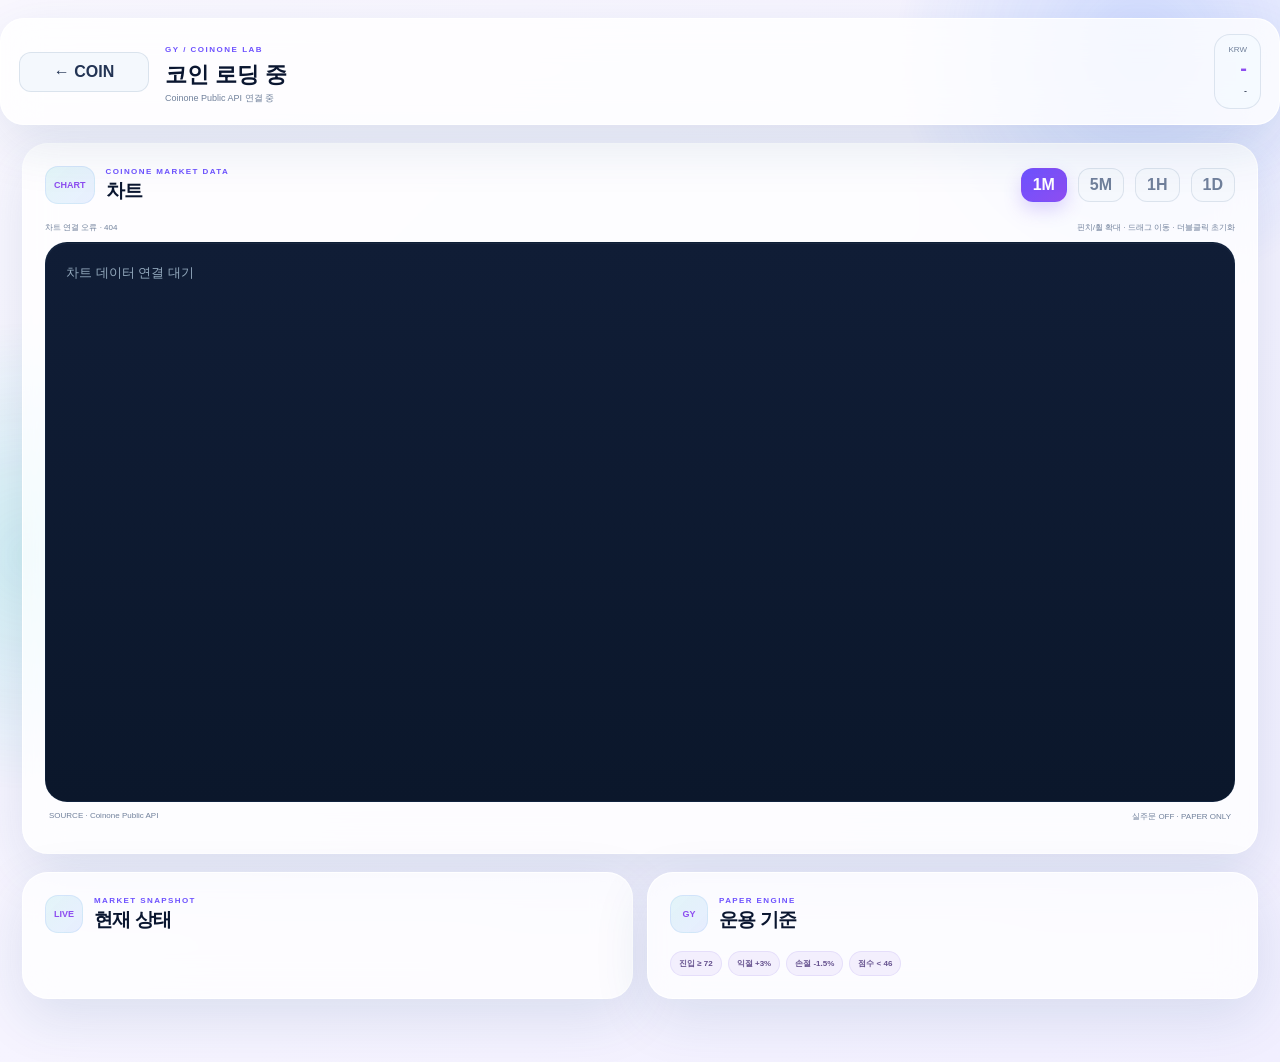
==== static/coin-detail.html @ f0f48fab "Add files via upload" ====
<!doctype html>
<html lang="ko">
<head>
  <meta charset="utf-8"><meta name="viewport" content="width=device-width,initial-scale=1,viewport-fit=cover">
  <meta name="theme-color" content="#f6f3ff"><title>GY Coin Chart</title>
  <link rel="stylesheet" href="/static/styles.css?v=30">
</head>
<body class="detail-body coin-detail-body" data-market="COIN">
  <div class="ambient ambient-a"></div><div class="ambient ambient-b"></div>
  <header class="detail-topbar">
    <button id="backBtn" class="ghost-btn">← COIN</button>
    <div class="detail-title"><small>GY / COINONE LAB</small><h1 id="coinName">코인 로딩 중</h1><p id="coinMeta">Coinone Public API 연결 중</p></div>
    <div class="detail-quote"><small>KRW</small><strong id="coinPrice">-</strong><span id="coinChange">-</span></div>
  </header>
  <main class="detail-page">
    <section class="section-shell index-chart-panel">
      <div class="section-head"><div><span class="section-index">CHART</span><div><small>COINONE MARKET DATA</small><h2>차트</h2></div></div>
        <div class="tf-group" id="coinTfGroup"><button class="tf active" data-tf="1m">1M</button><button class="tf" data-tf="5m">5M</button><button class="tf" data-tf="1h">1H</button><button class="tf" data-tf="1d">1D</button></div>
      </div>
      <div class="chart-toolbar"><span id="chartStatus">차트 데이터 로딩 중</span><span>핀치/휠 확대 · 드래그 이동 · 더블클릭 초기화</span></div>
      <div class="candle-wrap index-candle-wrap"><canvas id="coinCandleCanvas"></canvas><div id="coinTooltip" class="chart-tooltip hide"></div></div>
      <div class="chart-foot"><span id="coinSource">SOURCE · Coinone Public API</span><span id="coinNote">실주문 OFF · PAPER ONLY</span></div>
    </section>
    <section class="detail-grid">
      <div class="section-shell"><div class="section-head"><div><span class="section-index">LIVE</span><div><small>MARKET SNAPSHOT</small><h2>현재 상태</h2></div></div></div><div id="coinSnapshot" class="flow-grid"></div></div>
      <div class="section-shell"><div class="section-head"><div><span class="section-index">GY</span><div><small>PAPER ENGINE</small><h2>운용 기준</h2></div></div></div><div class="coin-rule-line detail-rules"><span>진입 ≥ 72</span><span>익절 +3%</span><span>손절 -1.5%</span><span>점수 &lt; 46</span></div></div>
    </section>
  </main>
  <script src="/static/coin-detail.js?v=30"></script>
</body>
</html>
---- static/styles.css ----
:root{
  --bg:#edf5ff;--bg2:#f8fbff;--ink:#0a1630;--ink2:#233454;--muted:#70809b;
  --panel:rgba(255,255,255,.76);--panel-strong:rgba(255,255,255,.92);--line:rgba(37,73,124,.12);
  --accent:#05a9bb;--accent2:#3975ff;--accent3:#59dfbd;--green:#00986c;--red:#e04864;--amber:#d98b16;
  --glow:rgba(37,144,214,.22);--shadow:0 18px 55px rgba(28,71,121,.12);--radius:26px;
}
*{box-sizing:border-box}html{scroll-behavior:smooth}html,body{margin:0;min-height:100%}body{
  color:var(--ink);font-family:Inter,-apple-system,BlinkMacSystemFont,"Segoe UI","Noto Sans KR",sans-serif;font-variant-numeric:tabular-nums;
  background:linear-gradient(135deg,#f6fbff 0%,#eaf4ff 42%,#f8fcff 100%);overflow-x:hidden;padding-bottom:30px;transition:.3s ease;
}
button,input{font:inherit}.ambient{position:fixed;border-radius:50%;filter:blur(2px);pointer-events:none;z-index:-1;opacity:.9}.ambient-a{width:520px;height:520px;top:-210px;right:-120px;background:radial-gradient(circle,rgba(48,119,255,.22),transparent 68%)}
.ambient-b{width:500px;height:500px;left:-220px;top:34%;background:radial-gradient(circle,rgba(0,198,183,.18),transparent 68%)}.ambient-c{width:480px;height:480px;right:5%;bottom:-260px;background:radial-gradient(circle,rgba(99,222,196,.16),transparent 68%)}
.topbar{height:78px;position:sticky;top:0;z-index:100;display:flex;align-items:center;justify-content:space-between;gap:22px;padding:10px max(20px,calc((100vw - 1500px)/2));background:rgba(244,249,255,.78);backdrop-filter:blur(22px) saturate(145%);border-bottom:1px solid rgba(255,255,255,.85);box-shadow:0 8px 30px rgba(39,79,120,.06)}
.brand{display:flex;align-items:center;gap:11px;color:var(--ink);text-decoration:none;min-width:210px}.brand-mark{width:47px;height:47px;border-radius:16px;display:grid;place-items:center;background:linear-gradient(135deg,var(--accent),var(--accent2));color:white;font-weight:950;letter-spacing:-1px;box-shadow:0 10px 24px var(--glow)}
.brand b,.brand small{display:block}.brand b{font-size:13px;letter-spacing:1.4px}.brand small{font-size:8px;color:var(--muted);letter-spacing:1px;margin-top:3px}.desktop-nav{display:flex;gap:4px;align-items:center}.desktop-nav button{border:0;background:transparent;color:#5f7190;font-size:10px;font-weight:850;letter-spacing:.8px;padding:10px 12px;border-radius:12px;cursor:pointer}.desktop-nav button:hover{background:rgba(255,255,255,.8);color:var(--accent2)}
.top-actions{display:flex;align-items:center;gap:10px}.live-chip,.market-switch{height:42px;border:1px solid rgba(255,255,255,.95);background:rgba(255,255,255,.68);box-shadow:0 8px 22px rgba(43,79,120,.08);border-radius:15px;display:flex;align-items:center}.live-chip{gap:8px;padding:0 12px;color:var(--muted);font-size:10px}.live-chip i{width:8px;height:8px;border-radius:50%;background:#20c891;box-shadow:0 0 0 5px rgba(32,200,145,.12)}
.market-switch{padding:4px 5px;gap:5px}.mode-label{border:0;background:transparent;color:#8491a6;font-size:10px;font-weight:900;padding:0 7px;cursor:pointer;min-height:32px}.mode-label.active{color:var(--ink)}#marketModeBtn{width:48px;height:28px;min-height:28px;border:0;border-radius:999px;background:linear-gradient(135deg,#cfe5f4,#bdd0ed);position:relative;cursor:pointer;padding:0;box-shadow:inset 0 1px 4px rgba(44,72,110,.12)}#marketModeBtn span{position:absolute;width:22px;height:22px;left:3px;top:3px;border-radius:50%;background:linear-gradient(135deg,var(--accent),var(--accent2));box-shadow:0 5px 12px var(--glow);transition:.22s}#marketModeBtn.us span{transform:translateX(20px)}
.page{max-width:1500px;margin:0 auto;padding:28px 22px 80px}.hero{min-height:390px;display:grid;grid-template-columns:1.15fr .85fr;gap:22px;align-items:stretch;margin-bottom:18px}.hero-copy{padding:56px 48px;border-radius:34px;position:relative;overflow:hidden;background:linear-gradient(145deg,rgba(255,255,255,.86),rgba(239,249,255,.72));border:1px solid rgba(255,255,255,.94);box-shadow:var(--shadow)}.hero-copy:before{content:"";position:absolute;width:330px;height:330px;border-radius:50%;right:-100px;top:-130px;background:radial-gradient(circle,rgba(34,125,255,.20),transparent 67%)}.eyebrow{font-size:10px;letter-spacing:2px;color:var(--accent);font-weight:950}.hero h1{font-size:47px;line-height:1.12;letter-spacing:-2.5px;margin:20px 0 15px;max-width:760px}.hero h1 em{font-style:normal;background:linear-gradient(110deg,var(--accent),var(--accent2));-webkit-background-clip:text;background-clip:text;color:transparent}.hero-copy>p{font-size:14px;color:var(--muted);line-height:1.65}.session-pill{display:inline-flex;margin-top:22px;max-width:100%;padding:10px 13px;border-radius:13px;background:rgba(15,120,180,.06);border:1px solid rgba(26,127,185,.11);color:#54718f;font-size:10px}
.hero-console{position:relative;overflow:hidden;padding:28px;border-radius:34px;background:linear-gradient(150deg,#101c38,#102c47 55%,#123c54);color:white;box-shadow:0 26px 65px rgba(17,53,84,.25)}.console-glow{position:absolute;inset:auto -90px -100px auto;width:350px;height:350px;background:radial-gradient(circle,rgba(58,230,215,.28),transparent 65%)}.console-head{display:flex;justify-content:space-between;gap:15px;align-items:center;font-size:9px;letter-spacing:1.2px;color:#9cb8ca}.console-head b{color:#80efe2}.big-equity{padding:54px 0 34px;position:relative}.big-equity small{display:block;color:#8eabc0;font-size:9px;letter-spacing:1.3px}.big-equity strong{display:block;font-size:41px;letter-spacing:-1.8px;margin-top:8px}.hero-metrics{display:grid;grid-template-columns:1fr 1fr;gap:8px;position:relative}.hero-metrics>div{padding:13px;border:1px solid rgba(255,255,255,.09);background:rgba(255,255,255,.055);border-radius:15px}.hero-metrics span{display:block;font-size:8px;color:#829eb2;letter-spacing:.8px}.hero-metrics b{display:block;font-size:11px;margin-top:5px;color:#f5fbff;white-space:nowrap;overflow:hidden;text-overflow:ellipsis}
.control-strip{display:grid;grid-template-columns:1.5fr .75fr .75fr;gap:10px;margin-bottom:18px}.budget-control,.control-stat{padding:16px 18px;border-radius:20px;background:var(--panel);border:1px solid rgba(255,255,255,.9);box-shadow:0 9px 28px rgba(34,70,110,.07);backdrop-filter:blur(16px)}.budget-control{display:grid;grid-template-columns:.85fr 1.25fr auto;align-items:center;gap:12px}.budget-control small,.control-stat small{display:block;color:var(--muted);font-size:8px;letter-spacing:1px}.budget-control strong,.control-stat strong{display:block;margin-top:5px;font-size:11px}.budget-control label{font-size:9px;color:var(--muted);white-space:nowrap}.budget-control input{accent-color:var(--accent)}.budget-line{display:flex;gap:7px}.budget-line input{height:40px;min-width:0;flex:1;border:1px solid var(--line);background:rgba(247,251,255,.9);border-radius:12px;padding:0 12px;outline:0;color:var(--ink)}.budget-line input:focus{border-color:rgba(39,122,233,.35);box-shadow:0 0 0 4px rgba(55,133,245,.07)}button{border:0;min-height:40px;border-radius:12px;padding:0 14px;background:linear-gradient(135deg,var(--accent),var(--accent2));color:white;font-weight:850;cursor:pointer;box-shadow:0 8px 18px var(--glow)}.control-stat span{display:block;color:var(--muted);font-size:8px;margin-top:4px;line-height:1.4}
.section-shell{scroll-margin-top:96px;background:var(--panel);border:1px solid rgba(255,255,255,.92);border-radius:var(--radius);box-shadow:var(--shadow);backdrop-filter:blur(18px) saturate(130%);padding:22px;margin-bottom:18px}.section-head{display:flex;justify-content:space-between;align-items:center;gap:12px;margin-bottom:18px}.section-head>div{display:flex;align-items:center;gap:11px}.section-head small{display:block;font-size:8px;letter-spacing:1.4px;color:var(--accent);font-weight:900}.section-head h2{font-size:19px;margin:2px 0 0;letter-spacing:-.7px}.section-head>b{font-size:9px;color:var(--muted);font-weight:650}.section-index{min-width:38px;height:38px;padding:0 8px;border-radius:13px;background:linear-gradient(135deg,rgba(0,180,187,.10),rgba(59,118,255,.11));color:var(--accent2);display:grid;place-items:center;font-size:9px;font-weight:900;border:1px solid rgba(45,127,221,.10)}.session-strip{font-size:9px;color:#54728f;background:rgba(58,133,221,.06);border:1px solid rgba(58,133,221,.09);padding:9px 11px;border-radius:11px;margin-bottom:12px}.session-strip[hidden]{display:none}
.market-grid{display:grid;grid-template-columns:repeat(5,minmax(0,1fr));gap:10px}.market-card{position:relative;overflow:hidden;min-height:185px;padding:17px;border-radius:21px;background:linear-gradient(155deg,rgba(255,255,255,.96),rgba(241,248,255,.82));border:1px solid rgba(46,98,156,.10);cursor:pointer;transition:.2s;box-shadow:0 10px 28px rgba(31,73,120,.06)}.market-card:after{content:"↗";position:absolute;right:14px;top:13px;font-size:12px;color:#9aaac0}.market-card:hover{transform:translateY(-4px);box-shadow:0 17px 38px rgba(31,73,120,.13);border-color:rgba(42,122,210,.18)}.market-card .market-label{font-size:10px;color:var(--muted);font-weight:800}.market-card strong{display:block;margin:12px 0 3px;font-size:23px;letter-spacing:-.8px}.delta{font-size:10px}.pos{color:var(--green)!important}.neg{color:var(--red)!important}.spark{width:100%;height:48px;margin:12px 0 5px}.spark polyline{fill:none;stroke:url(#none);stroke:var(--accent2);stroke-width:1.8}.spark line{stroke:rgba(69,98,136,.10)}.source-note{font-size:8px;color:#8a99ae;white-space:nowrap;overflow:hidden;text-overflow:ellipsis}.chart-hint{font-size:8px;color:var(--accent2);font-weight:800;margin-top:6px}
.split-grid{display:grid;grid-template-columns:1.3fr .7fr;gap:18px}.sector-grid{display:grid;grid-template-columns:repeat(3,1fr);gap:9px}.sector-card{padding:15px;border-radius:18px;background:rgba(255,255,255,.58);border:1px solid var(--line)}.sector-card .rank{font-size:8px;color:var(--accent2);font-weight:800}.sector-card b{display:block;margin:7px 0 10px;font-size:13px}.sector-meta{display:grid;grid-template-columns:repeat(3,1fr);gap:5px;color:var(--muted);font-size:8px}.sector-leader{margin-top:10px;padding:9px 10px;border-radius:12px;background:rgba(31,119,255,.055);border:1px solid rgba(31,119,255,.10);display:flex;align-items:baseline;gap:5px;flex-wrap:wrap}.sector-leader small{font-size:8px;color:var(--muted)}.sector-leader strong{font-size:10px}.sector-leader span{font-size:8px;color:var(--accent2)}.strength-bar{height:5px;border-radius:999px;background:rgba(50,78,114,.08);overflow:hidden;margin-top:11px}.strength-bar i{display:block;height:100%;background:linear-gradient(90deg,var(--accent),var(--accent2));border-radius:inherit}.event-panel{max-height:540px;overflow:auto}.event-list{display:grid;gap:8px}.event-item{padding:12px;border-radius:15px;background:rgba(255,255,255,.58);border:1px solid var(--line)}.event-head{display:flex;justify-content:space-between;gap:8px}.event-label,.event-tag{font-size:8px;padding:4px 6px;border-radius:7px;background:rgba(0,159,110,.08);color:var(--green);font-weight:800}.event-label.negative,.event-tag.negative{background:rgba(224,72,100,.08);color:var(--red)}.event-item b{display:block;font-size:10px;line-height:1.5;margin:7px 0 4px}.event-item small,.event-item a{font-size:8px;color:var(--muted);text-decoration:none}
.signals-shell{overflow:hidden}.signal-columns{display:grid;grid-template-columns:1fr 1fr;gap:12px}.signal-column{min-width:0}.column-title{display:flex;align-items:center;justify-content:space-between;padding:0 4px 9px}.column-title span{font-size:8px;letter-spacing:1px;color:var(--accent)}.column-title b{font-size:10px;color:var(--muted)}.candidate-list{display:grid;gap:8px}.candidate{padding:16px;border-radius:19px;background:rgba(255,255,255,.65);border:1px solid var(--line);cursor:pointer;transition:.18s}.candidate:hover{transform:translateY(-2px);background:rgba(255,255,255,.92);box-shadow:0 12px 28px rgba(31,73,120,.08)}.candidate-top{display:flex;justify-content:space-between;gap:10px}.candidate-name b{font-size:12px}.candidate-name small{display:block;color:var(--muted);font-size:8px;margin-top:3px}.score-badge{width:48px;height:48px;display:grid;place-items:center;border-radius:16px;background:linear-gradient(135deg,var(--accent),var(--accent2));color:white;font-weight:950;box-shadow:0 8px 18px var(--glow)}.reason-row{display:flex;flex-wrap:wrap;gap:5px;margin:9px 0}.pill{font-size:8px;padding:4px 7px;border-radius:999px;color:#5d7292;background:rgba(42,122,210,.06);border:1px solid rgba(42,122,210,.08)}.metrics{display:grid;grid-template-columns:repeat(5,1fr);gap:5px}.metric{padding:8px;border-radius:11px;background:rgba(242,248,255,.72);border:1px solid rgba(55,94,140,.07);min-width:0}.metric span{display:block;font-size:7px;color:var(--muted)}.metric b{display:block;margin-top:4px;font-size:9px;white-space:nowrap;overflow:hidden;text-overflow:ellipsis}.smart-condition{font-size:8px;color:var(--amber);margin-top:7px}.closed-board{min-height:180px;display:flex;flex-direction:column;align-items:center;justify-content:center;text-align:center;border-radius:22px;background:linear-gradient(135deg,rgba(231,242,254,.82),rgba(250,252,255,.9));border:1px dashed rgba(59,118,180,.20)}.closed-board span{font-size:9px;letter-spacing:2px;color:var(--accent2);font-weight:900}.closed-board strong{font-size:20px;margin:10px 0 5px}.closed-board p{font-size:10px;color:var(--muted);margin:0}.hide{display:none!important}
.positions-grid{display:grid;grid-template-columns:repeat(2,1fr);gap:8px}.position-row,.profit-row{display:flex;align-items:center;justify-content:space-between;gap:12px;padding:14px;border-radius:17px;background:rgba(255,255,255,.6);border:1px solid var(--line);cursor:pointer}.position-row b,.profit-row b{font-size:11px}.position-row small,.profit-row small{font-size:8px;color:var(--muted)}.position-right{text-align:right}.strategy-tag{font-size:7px;padding:3px 6px;border-radius:6px;background:rgba(0,168,184,.08);color:var(--accent);font-weight:850}
.calendar-shell{padding-bottom:25px}.calendar-layout{display:grid;grid-template-columns:minmax(0,1fr) 330px;gap:16px}.calendar-main{min-width:0}.calendar-toolbar{display:flex;align-items:center;justify-content:center;gap:14px;margin-bottom:11px}.calendar-toolbar button{width:38px;height:38px;padding:0;background:rgba(255,255,255,.7);color:var(--ink);border:1px solid var(--line);box-shadow:none}.calendar-toolbar strong{font-size:16px;min-width:130px;text-align:center}.macro-legend{display:flex;align-items:center;gap:6px;margin-bottom:10px;flex-wrap:wrap}.macro-legend small{font-size:8px;color:var(--muted);margin-left:auto}.tag,.macro-chip{display:inline-flex;align-items:center;border-radius:7px;padding:4px 6px;font-size:7px;font-weight:900;letter-spacing:.2px}.fomc{background:rgba(133,75,255,.11);color:#6f43d9}.cpi{background:rgba(225,83,105,.10);color:#d03f5b}.nfp{background:rgba(0,158,111,.10);color:#008a61}.ppi{background:rgba(232,151,34,.11);color:#bd7311}.weekday-row,.calendar-grid{display:grid;grid-template-columns:repeat(7,1fr);gap:7px}.weekday-row{margin-bottom:7px}.weekday-row div{text-align:center;font-size:8px;color:var(--muted);font-weight:800}.day-cell{min-height:108px;padding:8px;border-radius:16px;background:rgba(255,255,255,.64);border:1px solid var(--line);color:var(--ink);box-shadow:none;text-align:left;overflow:hidden}.day-cell:hover,.day-cell.active{background:rgba(255,255,255,.97);border-color:rgba(52,122,214,.30);box-shadow:0 9px 22px rgba(31,73,120,.08)}.day-cell .d{font-size:10px;font-weight:900}.day-cell .macro-stack{display:flex;flex-wrap:wrap;gap:3px;margin-top:7px;min-height:19px}.day-cell .p{font-size:8px;font-weight:850;margin-top:8px;white-space:nowrap;overflow:hidden;text-overflow:ellipsis}.day-cell.today .d{display:inline-grid;place-items:center;width:24px;height:24px;border-radius:9px;background:linear-gradient(135deg,var(--accent),var(--accent2));color:white}.calendar-detail{border-radius:22px;background:linear-gradient(155deg,#11203e,#12354a);color:white;padding:18px;min-height:460px}.calendar-detail>small,.upcoming-head small{font-size:8px;color:#7e9eb5;letter-spacing:1.4px;font-weight:900}.profit-summary{font-size:13px;font-weight:850;margin:8px 0 12px;padding:12px;border-radius:13px;background:rgba(255,255,255,.06);border:1px solid rgba(255,255,255,.08)}.calendar-detail .profit-row{background:rgba(255,255,255,.05);border-color:rgba(255,255,255,.08);color:white;cursor:default}.calendar-detail .profit-row small{color:#88a4b8}.macro-detail{padding:10px 11px;margin-bottom:7px;border-radius:13px;background:rgba(255,255,255,.06);border:1px solid rgba(255,255,255,.08)}.macro-detail .tag{margin-right:6px}.macro-detail b{display:block;font-size:10px;margin:7px 0 3px}.macro-detail span,.macro-detail a{font-size:8px;color:#91adc1;text-decoration:none}.upcoming-head{margin:18px 0 8px}.upcoming-item{display:flex;gap:9px;padding:9px 0;border-top:1px solid rgba(255,255,255,.08)}.upcoming-item:first-child{border-top:0}.upcoming-item .date{font-size:9px;font-weight:900;color:#82e9dd;min-width:48px}.upcoming-item b{font-size:9px;display:block}.upcoming-item small{font-size:7px;color:#85a1b5;display:block;margin-top:2px}.empty{padding:18px;text-align:center;color:var(--muted);font-size:9px;border:1px dashed var(--line);border-radius:14px}.calendar-detail .empty{color:#83a0b4;border-color:rgba(255,255,255,.1)}
.mobile-dock{display:none}
/* US mode = a clearly different violet / rose identity */
body[data-market="US"]{--accent:#7a51ff;--accent2:#d245df;--accent3:#7396ff;--glow:rgba(130,74,255,.23);background:linear-gradient(135deg,#f8f4ff 0%,#f1ebff 42%,#fff7fd 100%)}body[data-market="US"] .ambient-a{background:radial-gradient(circle,rgba(125,72,255,.24),transparent 68%)}body[data-market="US"] .ambient-b{background:radial-gradient(circle,rgba(224,70,201,.15),transparent 68%)}body[data-market="US"] .hero-copy{background:linear-gradient(145deg,rgba(255,255,255,.88),rgba(248,240,255,.75))}body[data-market="US"] .hero-console,body[data-market="US"] .calendar-detail{background:linear-gradient(145deg,#1c153e,#3b1951 58%,#5a205d)}body[data-market="US"] #marketModeBtn{background:#e3d5ff}body[data-market="US"] .market-card{background:linear-gradient(155deg,rgba(255,255,255,.96),rgba(249,241,255,.86))}
/* Detail / candle pages */
.detail-body,.stock-body{padding:0}.detail-topbar,.stock-topbar{max-width:1500px;margin:18px auto 0;min-height:92px;padding:15px 18px;display:grid;grid-template-columns:130px 1fr auto;gap:16px;align-items:center;background:rgba(255,255,255,.78);border:1px solid rgba(255,255,255,.95);border-radius:24px;box-shadow:var(--shadow);backdrop-filter:blur(18px);position:sticky;top:10px;z-index:50}.ghost-btn{background:rgba(242,247,253,.85);border:1px solid var(--line);color:var(--ink2);box-shadow:none}.detail-title small,.stock-title .eyebrow{font-size:8px;letter-spacing:1.5px;color:var(--accent);font-weight:900}.detail-title h1,.stock-title h1{font-size:22px;margin:4px 0 2px}.detail-title p,.stock-title p{font-size:9px;color:var(--muted);margin:0}.detail-quote,.stock-price-box{text-align:right;padding:10px 13px;border-radius:16px;background:rgba(245,249,255,.85);border:1px solid var(--line)}.detail-quote small,.stock-price-box span{display:block;color:var(--muted);font-size:8px}.detail-quote strong,.stock-price-box strong{display:block;font-size:20px;margin-top:3px;color:var(--accent2)}.detail-quote span{font-size:9px}.detail-page,.stock-page{max-width:1500px;margin:0 auto;padding:18px 22px 45px}.index-chart-panel,.chart-panel{margin-top:0}.tf-group{display:flex;gap:6px}.tf{min-height:34px;background:rgba(244,248,253,.9);color:var(--muted);box-shadow:none;border:1px solid var(--line);padding:0 11px}.tf.active{background:linear-gradient(135deg,var(--accent),var(--accent2));color:white;border-color:transparent;box-shadow:0 8px 18px var(--glow)}.chart-toolbar,.chart-foot{display:flex;justify-content:space-between;gap:10px;color:var(--muted);font-size:8px;margin:9px 0}.candle-wrap{height:560px;position:relative;border-radius:22px;overflow:hidden;background:linear-gradient(180deg,#101d36,#0b172b);border:1px solid rgba(20,54,88,.25);box-shadow:inset 0 1px 0 rgba(255,255,255,.04)}#candleCanvas,#indexCandleCanvas{display:block;width:100%;height:100%;cursor:crosshair;touch-action:none}.chart-tooltip{position:absolute;z-index:10;min-width:175px;padding:10px;border-radius:12px;background:rgba(6,13,27,.94);color:white;border:1px solid rgba(255,255,255,.12);font-size:9px;pointer-events:none;box-shadow:0 14px 30px rgba(0,0,0,.25)}.chart-tooltip b,.chart-tooltip span{display:block}.chart-tooltip span{color:#a9bdd0;margin-top:3px}.chart-foot{padding:0 4px}.detail-grid{display:grid;grid-template-columns:1fr 1fr;gap:14px}.score-grid{display:grid;grid-template-columns:repeat(5,1fr);gap:7px}.score-tile,.flow-grid>div{padding:12px;border-radius:15px;background:rgba(255,255,255,.6);border:1px solid var(--line)}.score-tile{text-align:center}.score-tile span,.flow-grid span{display:block;color:var(--muted);font-size:8px}.score-tile strong{display:block;margin-top:5px;font-size:17px}.score-tile.active{border-color:rgba(45,124,215,.25);background:rgba(239,248,255,.9)}.reason-stack{display:flex;flex-wrap:wrap;gap:5px;margin-top:10px}.reason-stack>span{padding:5px 7px;border-radius:8px;background:rgba(53,121,210,.06);font-size:8px;color:#607493}.flow-grid{display:grid;grid-template-columns:repeat(5,1fr);gap:7px}.flow-grid b{display:block;font-size:10px;margin-top:4px}.breakdown{display:grid;gap:8px}.break-row{display:grid;grid-template-columns:80px 1fr 35px;align-items:center;gap:8px;font-size:8px}.break-row span{color:var(--muted)}.break-row>div{height:5px;background:rgba(50,80,115,.08);border-radius:999px;overflow:hidden}.break-row i{display:block;height:100%;background:linear-gradient(90deg,var(--accent),var(--accent2))}.break-row b{text-align:right}.stock-page .event-item{background:rgba(255,255,255,.55)}
@media(max-width:1150px){.desktop-nav{display:none}.market-grid{grid-template-columns:repeat(3,1fr)}.split-grid{grid-template-columns:1fr}.event-panel{max-height:none}.control-strip{grid-template-columns:1fr 1fr}.budget-control{grid-column:1/-1}.calendar-layout{grid-template-columns:1fr 300px}}
@media(max-width:820px){body{padding-bottom:76px}.topbar{height:auto;min-height:72px;padding:9px 12px}.brand{min-width:0}.brand small{display:none}.live-chip{display:none}.page{padding:16px 10px 70px}.hero{grid-template-columns:1fr;min-height:0}.hero-copy{padding:35px 24px}.hero h1{font-size:34px}.hero-console{padding:22px}.big-equity{padding:28px 0 24px}.big-equity strong{font-size:32px}.control-strip{grid-template-columns:1fr}.budget-control{display:flex;flex-direction:column;align-items:stretch}.market-grid{grid-template-columns:repeat(2,1fr)}.sector-grid{grid-template-columns:repeat(2,1fr)}.signal-columns{grid-template-columns:1fr}.positions-grid{grid-template-columns:1fr}.calendar-layout{grid-template-columns:1fr}.calendar-detail{min-height:0}.day-cell{min-height:88px;padding:6px}.macro-legend small{width:100%;margin-left:0}.mobile-dock{position:fixed;left:10px;right:10px;bottom:8px;z-index:120;height:60px;padding:6px;display:grid;grid-template-columns:repeat(5,1fr);gap:3px;border-radius:20px;background:rgba(16,29,54,.92);backdrop-filter:blur(16px);box-shadow:0 14px 35px rgba(10,27,50,.25)}.mobile-dock button{background:transparent;box-shadow:none;min-height:48px;padding:3px;color:#c5d5e4;font-size:15px}.mobile-dock small{display:block;font-size:7px;margin-top:2px}.detail-topbar,.stock-topbar{margin:8px;top:6px;grid-template-columns:auto 1fr;border-radius:20px}.detail-quote,.stock-price-box{grid-column:1/-1;text-align:left}.detail-page,.stock-page{padding:10px}.candle-wrap{height:430px}.detail-grid{grid-template-columns:1fr}.flow-grid{grid-template-columns:repeat(2,1fr)}}
@media(max-width:560px){.brand b{font-size:11px}.brand-mark{width:40px;height:40px}.top-actions{gap:4px}.market-switch{height:38px}.hero-copy{padding:28px 18px}.hero h1{font-size:29px;letter-spacing:-1.5px}.section-shell{padding:15px;border-radius:20px}.section-head{align-items:flex-start}.section-head>b{max-width:46%;text-align:right;line-height:1.4}.market-grid,.sector-grid{grid-template-columns:1fr}.market-card{min-height:155px}.metrics{grid-template-columns:repeat(2,1fr)}.calendar-grid,.weekday-row{gap:3px}.day-cell{min-height:82px;border-radius:11px;padding:5px}.day-cell .macro-stack{gap:2px;margin-top:5px}.macro-chip{padding:3px 4px;font-size:6px}.day-cell .p{font-size:7px}.score-grid{grid-template-columns:repeat(3,1fr)}.candle-wrap{height:370px}.chart-toolbar,.chart-foot{flex-direction:column}.tf-group{flex-wrap:wrap;justify-content:flex-end}}

/* v27 sector flow treemap */
.sector-toolbar{display:flex;align-items:center;justify-content:space-between;gap:10px;margin:0 0 12px;flex-wrap:wrap}.flow-tabs{display:flex;gap:6px;flex-wrap:wrap}.flow-tab{border:1px solid var(--line);background:rgba(255,255,255,.62);color:var(--muted);box-shadow:none;padding:8px 11px;border-radius:999px;font-size:8px;font-weight:900}.flow-tab.active{background:linear-gradient(135deg,var(--accent),var(--accent2));color:#fff;border-color:transparent}.coverage-note{font-size:8px;color:var(--muted);font-weight:800}.flow-treemap{position:relative;height:430px;border-radius:22px;overflow:hidden;background:rgba(233,243,255,.62);border:1px solid var(--line);box-shadow:inset 0 0 0 1px rgba(255,255,255,.45)}.flow-tile{position:absolute!important;padding:13px!important;border-radius:15px!important;border:2px solid rgba(255,255,255,.8)!important;background:linear-gradient(145deg,rgba(255,255,255,.9),rgba(222,241,255,.82))!important;color:var(--ink)!important;text-align:left!important;box-shadow:none!important;overflow:hidden;min-width:0;transition:.16s}.flow-tile:hover{filter:brightness(1.025);z-index:4;box-shadow:0 12px 28px rgba(31,73,120,.14)!important}.flow-tile:before{content:"";position:absolute;inset:0;background:linear-gradient(120deg,rgba(0,175,190,.08),rgba(57,117,255,.04));pointer-events:none}.flow-tile>*{position:relative;z-index:1}.flow-tile .flow-rank{position:absolute;right:10px;top:9px;font-size:7px;color:var(--muted);font-weight:900}.flow-tile strong{display:block;font-size:14px;letter-spacing:-.3px;white-space:nowrap;overflow:hidden;text-overflow:ellipsis;padding-right:22px}.flow-tile>b{display:block;font-size:26px;line-height:1;margin:8px 0;color:var(--accent2)}.flow-tile small{display:block;font-size:8px;font-weight:850;white-space:nowrap;overflow:hidden;text-overflow:ellipsis}.flow-tile em{display:block;font-size:7px;font-style:normal;color:var(--muted);margin-top:5px;white-space:nowrap;overflow:hidden;text-overflow:ellipsis}.flow-tile.dense{padding:9px!important}.flow-tile.dense strong{font-size:10px}.flow-tile.dense>b{font-size:17px;margin:5px 0}.flow-tile.dense small{font-size:7px}.flow-tile.dense em{display:none}.flow-empty{position:absolute;inset:15px;display:grid;place-items:center}.flow-explain{font-size:8px;color:var(--muted);line-height:1.65;margin-top:9px}
.sector-modal{position:fixed;inset:0;z-index:1000;display:grid;place-items:center;padding:18px}.sector-modal-backdrop{position:absolute;inset:0;background:rgba(9,20,42,.48);backdrop-filter:blur(10px)}.sector-modal-card{position:relative;z-index:1;width:min(820px,100%);max-height:min(82vh,760px);overflow:hidden;display:flex;flex-direction:column;border-radius:28px;background:rgba(248,252,255,.97);border:1px solid rgba(255,255,255,.8);box-shadow:0 30px 80px rgba(5,30,60,.28)}.sector-modal-head{display:flex;align-items:flex-start;justify-content:space-between;gap:16px;padding:22px 24px 15px;border-bottom:1px solid var(--line)}.sector-modal-head small{font-size:8px;letter-spacing:1.4px;color:var(--accent2);font-weight:900}.sector-modal-head h2{font-size:22px;margin:5px 0}.sector-modal-head p{margin:0;font-size:9px;color:var(--muted)}.sector-close{width:38px;height:38px;padding:0;border-radius:50%;background:rgba(34,74,120,.06);color:var(--ink);box-shadow:none;font-size:22px}.sector-member-list{padding:14px 18px 22px;overflow:auto;display:grid;grid-template-columns:1fr 1fr;gap:7px}.sector-member{display:grid;grid-template-columns:28px 1fr auto;gap:9px;align-items:center;padding:11px 12px;border-radius:14px;border:1px solid var(--line);background:rgba(255,255,255,.72)}.sector-member.live{cursor:pointer;background:linear-gradient(135deg,rgba(255,255,255,.92),rgba(231,245,255,.88))}.sector-member>span{font-size:8px;color:var(--muted);font-weight:900}.sector-member b{font-size:10px}.sector-member small{display:block;font-size:7px;color:var(--muted);margin-top:3px}.sector-member em{font-size:7px;font-style:normal;color:var(--accent2);font-weight:900}
@media(max-width:780px){.flow-treemap{height:520px}.flow-tile{border-radius:12px!important;padding:9px!important}.flow-tile strong{font-size:11px}.flow-tile>b{font-size:19px}.flow-tile small{font-size:7px}.sector-member-list{grid-template-columns:1fr}.sector-modal{padding:10px}.sector-modal-card{max-height:88vh;border-radius:22px}.sector-modal-head{padding:18px 17px 13px}}

/* v28 compact flow treemap + global account badges */
.flow-tile{display:flex!important;flex-direction:column!important;justify-content:center!important;gap:4px!important}
.flow-tile strong{padding-right:0!important}
.flow-tile>b{margin:2px 0!important}
.flow-tile small{font-size:8px!important;font-weight:900!important;color:var(--ink2)!important}
.flow-tile.dense{gap:2px!important}
.flow-tile.dense strong{font-size:10px!important}
.flow-tile.dense>b{font-size:16px!important;margin:1px 0!important}
.flow-tile.dense small{font-size:6.5px!important}
.flow-tile.tiny small{display:none!important}
.flow-tile.tiny strong{font-size:8px!important}
.flow-tile.tiny>b{font-size:12px!important}
.market-badge{display:inline-flex;align-items:center;justify-content:center;min-width:25px;padding:3px 6px;border-radius:7px;background:rgba(31,119,255,.08);color:var(--accent2);font-size:7px;font-weight:950}
@media(max-width:780px){
  .flow-treemap{height:460px}
  .flow-tile{padding:8px!important;border-radius:10px!important}
  .flow-tile strong{font-size:10px}
  .flow-tile>b{font-size:18px}
  .flow-tile small{font-size:7px!important}
  .flow-tile.dense small{font-size:6px!important}
}

/* v30 three-market switch + Coinone paper page */
.market-switch-3{padding:4px;gap:3px}.market-switch-3 .mode-label{min-width:42px;border-radius:10px;padding:0 9px;transition:.18s}.market-switch-3 .mode-label.active{background:linear-gradient(135deg,var(--accent),var(--accent2));color:#fff;box-shadow:0 7px 15px var(--glow)}
.coin-body{--accent:#6e52ff;--accent2:#8d4df0;--accent3:#ef63bf;--glow:rgba(111,75,240,.22);background:linear-gradient(135deg,#faf8ff 0%,#f1efff 44%,#fbf9ff 100%)}
.coin-body .ambient-a{background:radial-gradient(circle,rgba(126,83,255,.19),transparent 68%)}.coin-body .ambient-b{background:radial-gradient(circle,rgba(238,92,184,.12),transparent 68%)}.coin-body .ambient-c{background:radial-gradient(circle,rgba(101,75,230,.14),transparent 68%)}
.coin-hero{min-height:350px}.coin-console{background:linear-gradient(150deg,#17102f,#241345 58%,#331558)}
.coin-account-strip{display:grid;grid-template-columns:repeat(5,1fr);gap:10px;margin-bottom:18px}.coin-account-strip>div{padding:15px 16px;border-radius:18px;background:var(--panel);border:1px solid rgba(255,255,255,.92);box-shadow:0 9px 28px rgba(60,40,120,.07)}.coin-account-strip small,.coin-account-strip span{display:block;color:var(--muted);font-size:8px}.coin-account-strip strong{display:block;font-size:13px;margin:6px 0 4px}.coin-account-strip span{line-height:1.4}
.coin-market-grid{display:grid;grid-template-columns:repeat(4,minmax(0,1fr));gap:10px}.coin-market-card{padding:16px;border-radius:19px;background:linear-gradient(145deg,rgba(255,255,255,.95),rgba(245,241,255,.86));border:1px solid rgba(92,65,180,.10);cursor:pointer;min-height:150px;transition:.18s;box-shadow:0 10px 26px rgba(48,31,100,.06)}.coin-market-card:hover{transform:translateY(-3px);box-shadow:0 15px 35px rgba(48,31,100,.12)}.coin-symbol{display:flex;align-items:baseline;justify-content:space-between;gap:8px}.coin-symbol b{font-size:12px}.coin-symbol small{font-size:8px;color:var(--muted);overflow:hidden;text-overflow:ellipsis;white-space:nowrap}.coin-market-card>strong{display:block;font-size:20px;margin:15px 0 4px}.coin-market-card>span{font-size:10px}.coin-vol{font-size:8px;color:var(--muted);margin-top:13px}.coin-candidate-grid{display:grid;grid-template-columns:repeat(2,minmax(0,1fr));gap:9px}.coin-candidate{cursor:pointer}.coin-rule-line{display:flex;flex-wrap:wrap;gap:6px;margin:-5px 0 14px}.coin-rule-line span{font-size:8px;color:#65518e;background:rgba(113,79,225,.07);border:1px solid rgba(113,79,225,.10);padding:6px 8px;border-radius:999px;font-weight:850}.detail-rules{margin:0}.coin-trade-list{display:grid;gap:7px}.coin-trade-row{display:flex;justify-content:space-between;gap:15px;align-items:center;padding:11px 13px;border-radius:14px;background:rgba(255,255,255,.62);border:1px solid var(--line)}.coin-trade-row>div:last-child{text-align:right}.coin-trade-row b{font-size:10px}.coin-trade-row small{display:block;font-size:8px;color:var(--muted);margin-top:4px}.trade-side{display:inline-flex;min-width:35px;justify-content:center;padding:3px 5px;border-radius:6px;font-size:7px;font-weight:950;margin-right:7px}.trade-side.buy{background:rgba(61,190,137,.10);color:var(--green)}.trade-side.sell{background:rgba(224,72,100,.10);color:var(--red)}.coin-detail-body{--accent:#6e52ff;--accent2:#8d4df0;--glow:rgba(111,75,240,.22);background:linear-gradient(135deg,#faf8ff,#f1efff)}
.coin-dock{grid-template-columns:repeat(4,1fr)!important}
@media(max-width:1150px){.coin-account-strip{grid-template-columns:repeat(3,1fr)}.coin-market-grid{grid-template-columns:repeat(3,1fr)}}
@media(max-width:820px){.coin-account-strip{grid-template-columns:1fr 1fr}.coin-market-grid{grid-template-columns:1fr 1fr}.coin-candidate-grid{grid-template-columns:1fr}.coin-page{padding-top:16px}}
@media(max-width:560px){.market-switch-3 .mode-label{min-width:36px;padding:0 6px;font-size:9px}.coin-account-strip{grid-template-columns:1fr 1fr;gap:7px}.coin-account-strip>div{padding:12px}.coin-market-grid{grid-template-columns:1fr 1fr;gap:7px}.coin-market-card{min-height:138px;padding:13px}.coin-market-card>strong{font-size:17px}.coin-symbol small{max-width:75px}.coin-trade-row{align-items:flex-start}}
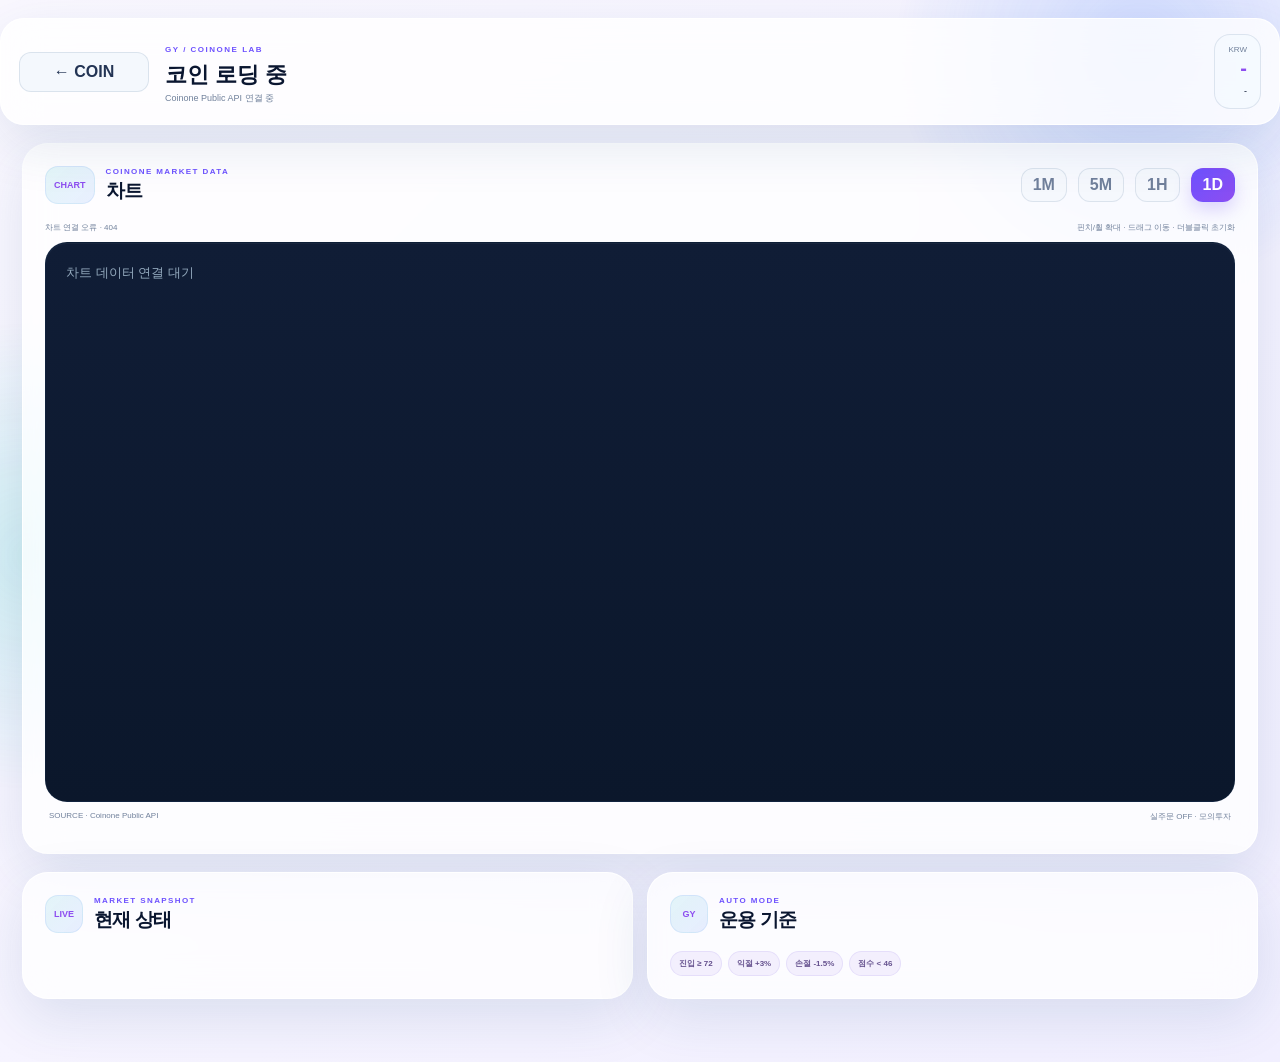
==== commit 5e2bf06d: "Add files via upload" ====
--- a/static/coin-detail.html
+++ b/static/coin-detail.html
@@ -3,7 +3,7 @@
 <head>
   <meta charset="utf-8"><meta name="viewport" content="width=device-width,initial-scale=1,viewport-fit=cover">
   <meta name="theme-color" content="#f6f3ff"><title>GY Coin Chart</title>
-  <link rel="stylesheet" href="/static/styles.css?v=30">
+  <link rel="stylesheet" href="/static/styles.css?v=31">
 </head>
 <body class="detail-body coin-detail-body" data-market="COIN">
   <div class="ambient ambient-a"></div><div class="ambient ambient-b"></div>
@@ -15,17 +15,17 @@
   <main class="detail-page">
     <section class="section-shell index-chart-panel">
       <div class="section-head"><div><span class="section-index">CHART</span><div><small>COINONE MARKET DATA</small><h2>차트</h2></div></div>
-        <div class="tf-group" id="coinTfGroup"><button class="tf active" data-tf="1m">1M</button><button class="tf" data-tf="5m">5M</button><button class="tf" data-tf="1h">1H</button><button class="tf" data-tf="1d">1D</button></div>
+        <div class="tf-group" id="coinTfGroup"><button class="tf" data-tf="1m">1M</button><button class="tf" data-tf="5m">5M</button><button class="tf" data-tf="1h">1H</button><button class="tf active" data-tf="1d">1D</button></div>
       </div>
       <div class="chart-toolbar"><span id="chartStatus">차트 데이터 로딩 중</span><span>핀치/휠 확대 · 드래그 이동 · 더블클릭 초기화</span></div>
       <div class="candle-wrap index-candle-wrap"><canvas id="coinCandleCanvas"></canvas><div id="coinTooltip" class="chart-tooltip hide"></div></div>
-      <div class="chart-foot"><span id="coinSource">SOURCE · Coinone Public API</span><span id="coinNote">실주문 OFF · PAPER ONLY</span></div>
+      <div class="chart-foot"><span id="coinSource">SOURCE · Coinone Public API</span><span id="coinNote">실주문 OFF · 모의투자</span></div>
     </section>
     <section class="detail-grid">
       <div class="section-shell"><div class="section-head"><div><span class="section-index">LIVE</span><div><small>MARKET SNAPSHOT</small><h2>현재 상태</h2></div></div></div><div id="coinSnapshot" class="flow-grid"></div></div>
-      <div class="section-shell"><div class="section-head"><div><span class="section-index">GY</span><div><small>PAPER ENGINE</small><h2>운용 기준</h2></div></div></div><div class="coin-rule-line detail-rules"><span>진입 ≥ 72</span><span>익절 +3%</span><span>손절 -1.5%</span><span>점수 &lt; 46</span></div></div>
+      <div class="section-shell"><div class="section-head"><div><span class="section-index">GY</span><div><small>AUTO MODE</small><h2>운용 기준</h2></div></div></div><div class="coin-rule-line detail-rules"><span>진입 ≥ 72</span><span>익절 +3%</span><span>손절 -1.5%</span><span>점수 &lt; 46</span></div></div>
     </section>
   </main>
-  <script src="/static/coin-detail.js?v=30"></script>
+  <script src="/static/coin-detail.js?v=31"></script>
 </body>
 </html>
--- a/static/styles.css
+++ b/static/styles.css
@@ -71,3 +71,30 @@
 @media(max-width:1150px){.coin-account-strip{grid-template-columns:repeat(3,1fr)}.coin-market-grid{grid-template-columns:repeat(3,1fr)}}
 @media(max-width:820px){.coin-account-strip{grid-template-columns:1fr 1fr}.coin-market-grid{grid-template-columns:1fr 1fr}.coin-candidate-grid{grid-template-columns:1fr}.coin-page{padding-top:16px}}
 @media(max-width:560px){.market-switch-3 .mode-label{min-width:36px;padding:0 6px;font-size:9px}.coin-account-strip{grid-template-columns:1fr 1fr;gap:7px}.coin-account-strip>div{padding:12px}.coin-market-grid{grid-template-columns:1fr 1fr;gap:7px}.coin-market-card{min-height:138px;padding:13px}.coin-market-card>strong{font-size:17px}.coin-symbol small{max-width:75px}.coin-trade-row{align-items:flex-start}}
+
+/* v31 unified account copy, compact leading-sector panel, disclosure summaries */
+.flow-treemap{height:330px}
+.flow-tile small{letter-spacing:-.1px}
+.event-panel{min-height:0}
+.event-list{max-height:330px;overflow:auto;padding-right:3px}
+.event-stock-link{display:block;width:max-content;max-width:100%;padding:0;margin:0 0 5px;border:0;background:none;box-shadow:none;color:var(--accent2);font-size:10px;font-weight:950;text-align:left;white-space:nowrap;overflow:hidden;text-overflow:ellipsis}
+.event-ai-summary{margin-top:8px;padding:9px 10px;border-radius:11px;background:rgba(104,76,255,.07);border:1px solid rgba(104,76,255,.11);font-size:8px;line-height:1.55;color:var(--ink2)}
+.event-ai-summary strong{display:block;color:var(--accent2);font-size:7px;letter-spacing:.5px;margin-bottom:3px}
+.event-ai-summary span{display:block}
+.stock-event-item{margin-bottom:9px}
+.coin-hero-unified{min-height:350px}
+.coin-control-strip{margin-bottom:14px}
+.coin-account-strip-4{grid-template-columns:repeat(4,1fr)}
+.coin-control-strip .budget-control input{max-width:210px}
+@media(max-width:780px){
+  .flow-treemap{height:300px}
+  .event-list{max-height:310px}
+  .coin-hero-unified{min-height:0}
+  .coin-account-strip-4{grid-template-columns:1fr 1fr}
+}
+@media(max-width:480px){
+  .flow-treemap{height:270px}
+  .flow-tile strong{font-size:12px!important}
+  .flow-tile>b{font-size:20px!important}
+  .flow-tile small{font-size:7px!important}
+}
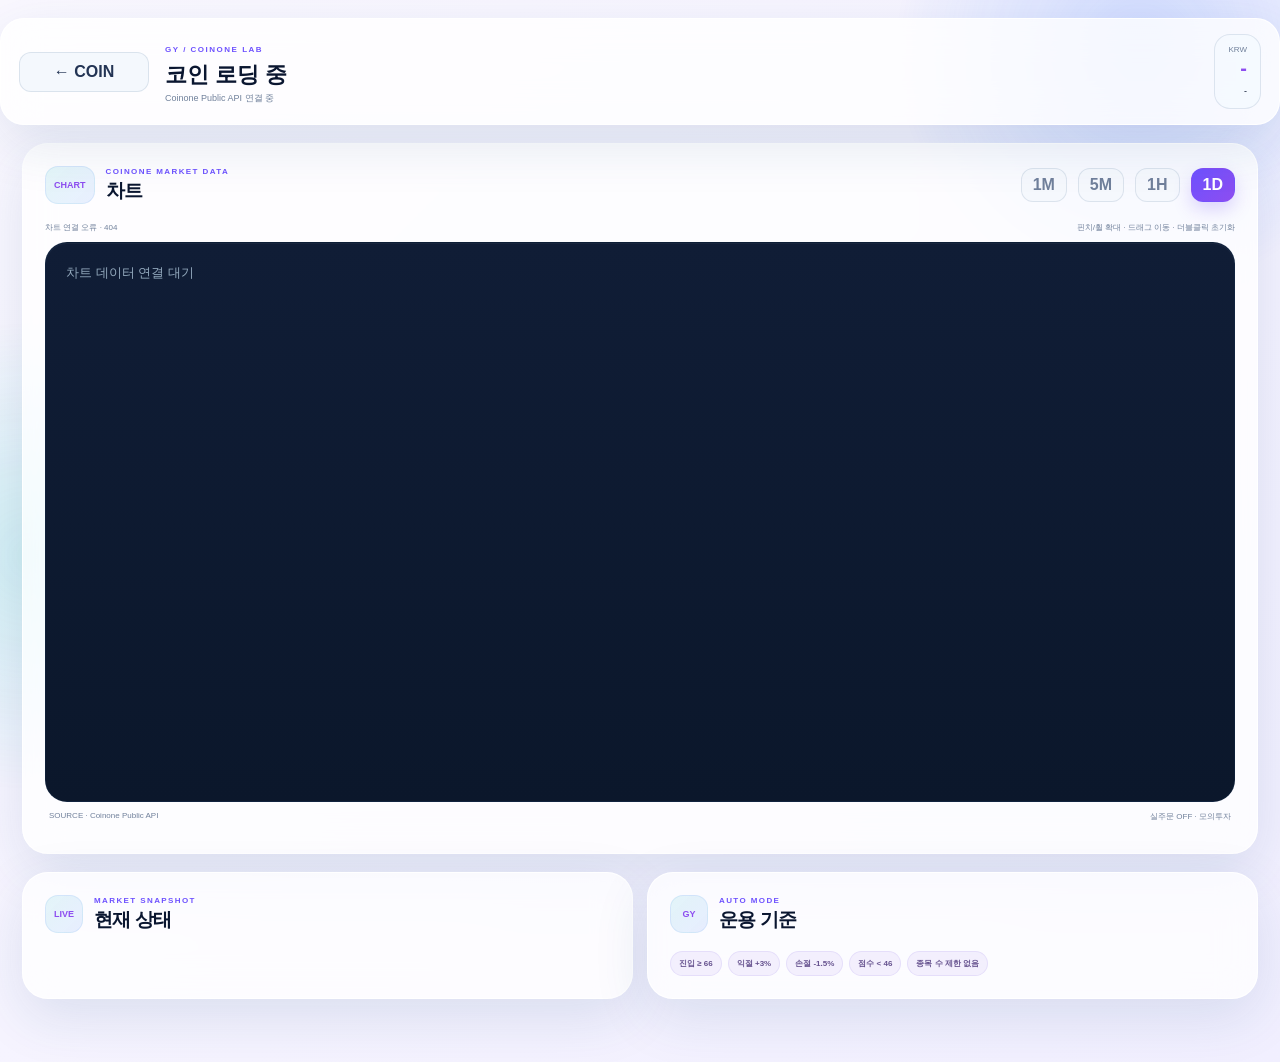
==== commit adc1993f: "Add files via upload" ====
--- a/static/coin-detail.html
+++ b/static/coin-detail.html
@@ -2,8 +2,8 @@
 <html lang="ko">
 <head>
   <meta charset="utf-8"><meta name="viewport" content="width=device-width,initial-scale=1,viewport-fit=cover">
-  <meta name="theme-color" content="#f6f3ff"><title>GY Coin Chart</title>
-  <link rel="stylesheet" href="/static/styles.css?v=31">
+  <meta name="theme-color" content="#4b1024"><title>GY Coin Chart</title>
+  <link rel="stylesheet" href="/static/styles.css?v=32">
 </head>
 <body class="detail-body coin-detail-body" data-market="COIN">
   <div class="ambient ambient-a"></div><div class="ambient ambient-b"></div>
@@ -23,9 +23,9 @@
     </section>
     <section class="detail-grid">
       <div class="section-shell"><div class="section-head"><div><span class="section-index">LIVE</span><div><small>MARKET SNAPSHOT</small><h2>현재 상태</h2></div></div></div><div id="coinSnapshot" class="flow-grid"></div></div>
-      <div class="section-shell"><div class="section-head"><div><span class="section-index">GY</span><div><small>AUTO MODE</small><h2>운용 기준</h2></div></div></div><div class="coin-rule-line detail-rules"><span>진입 ≥ 72</span><span>익절 +3%</span><span>손절 -1.5%</span><span>점수 &lt; 46</span></div></div>
+      <div class="section-shell"><div class="section-head"><div><span class="section-index">GY</span><div><small>AUTO MODE</small><h2>운용 기준</h2></div></div></div><div class="coin-rule-line detail-rules"><span id="detailEntryRule">진입 ≥ 66</span><span>익절 +3%</span><span>손절 -1.5%</span><span>점수 &lt; 46</span><span>종목 수 제한 없음</span></div></div>
     </section>
   </main>
-  <script src="/static/coin-detail.js?v=31"></script>
+  <script src="/static/coin-detail.js?v=32"></script>
 </body>
 </html>
